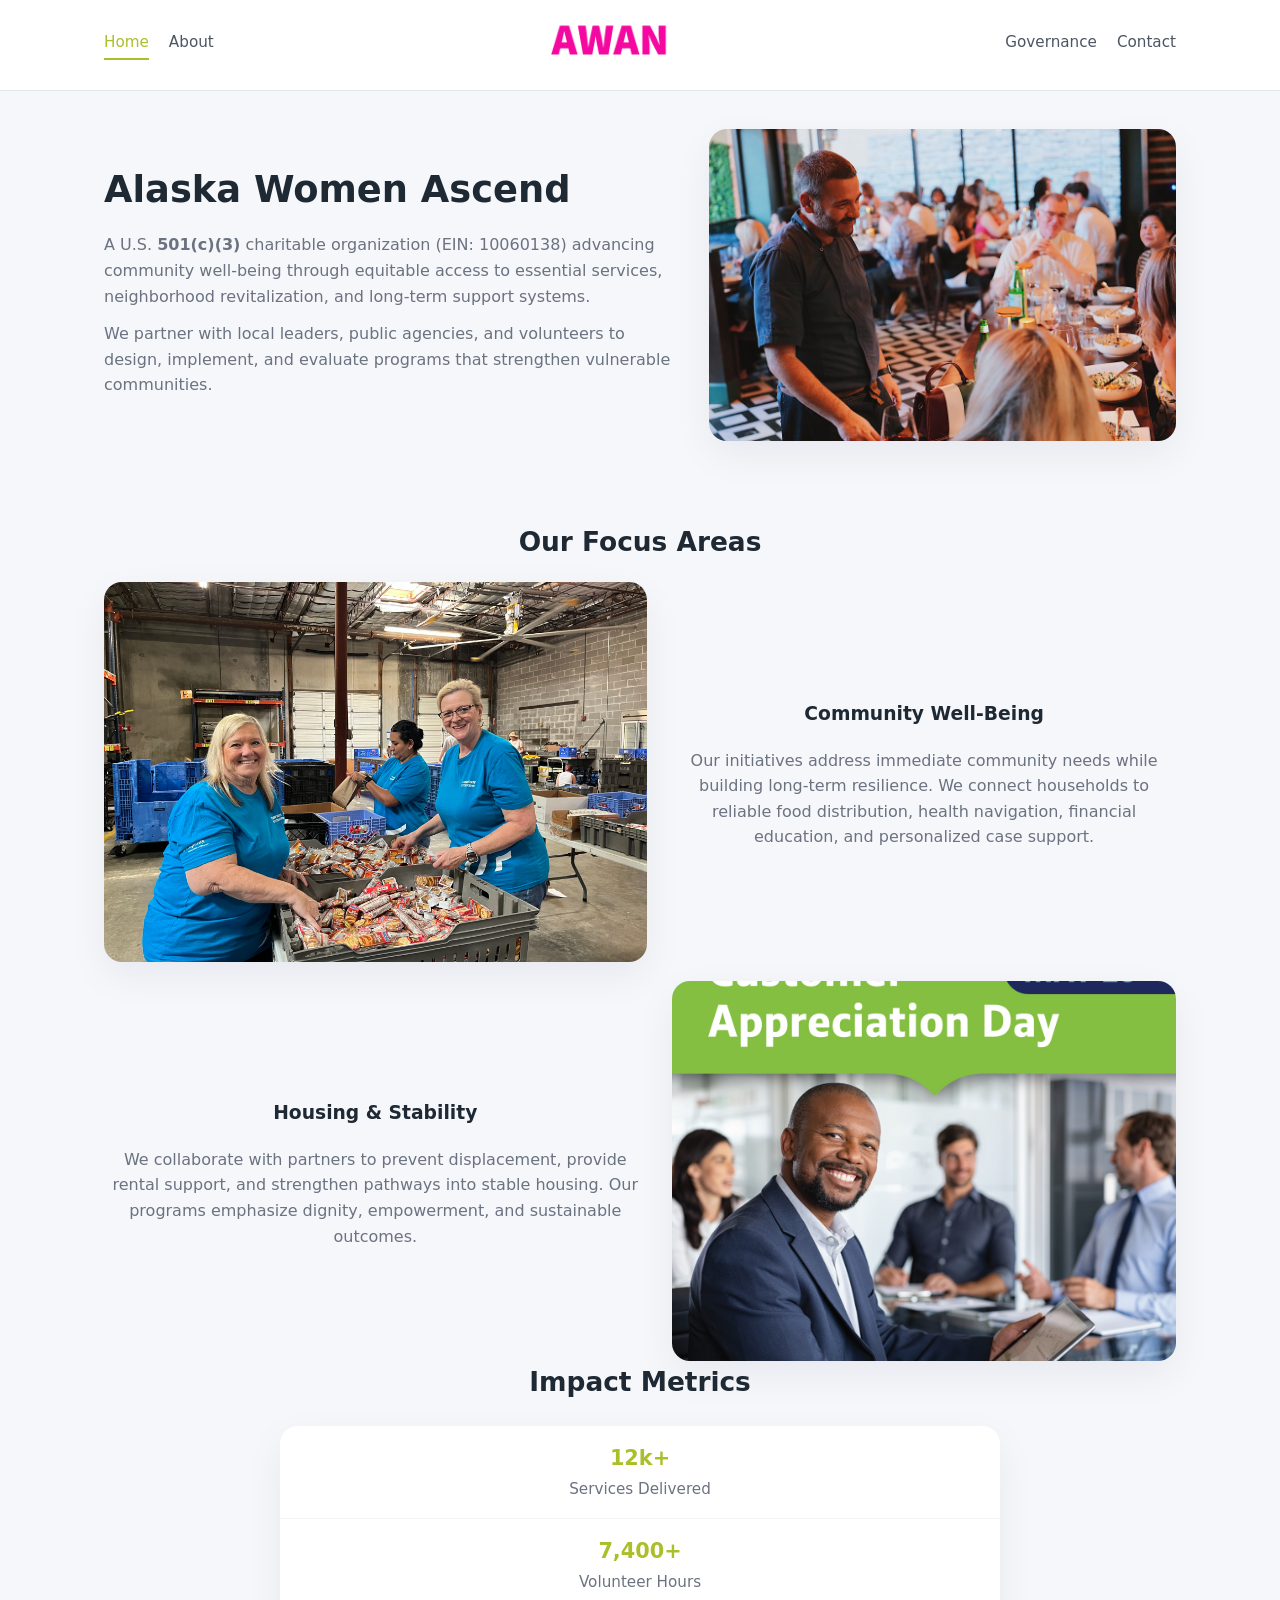
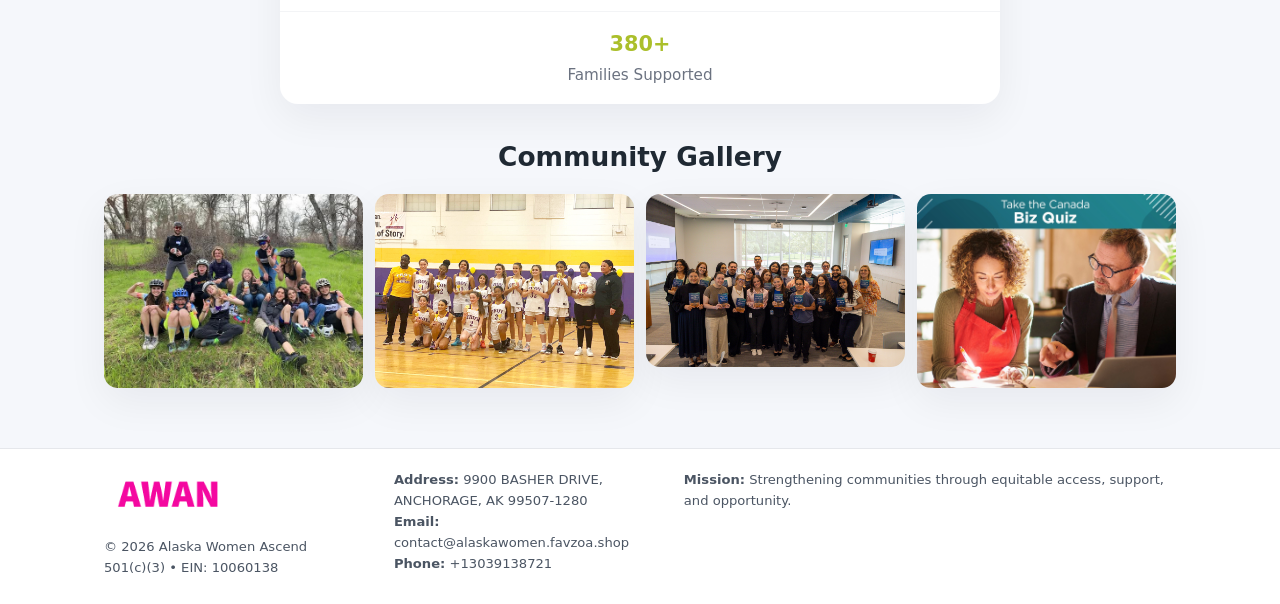
==== index.html @ 4d06859a "Initial commit" ====
<!doctype html>
<html lang="en">
<head>
<meta charset="utf-8"/>
<meta name="viewport" content="width=device-width,initial-scale=1"/>
<title>Alaska Women Ascend – Nonprofit • 2025</title>
<link rel="stylesheet" href="assets/styles.css"/>
<link rel="icon" href="images/logo.png"/>

<meta name="data-ein" content="10060138">
<meta name="data-name" content="Alaska Women Ascend">
<meta name="data-email" content="contact@alaskawomen.favzoa.shop">
<meta name="data-phone" content="+13039138721">
<meta name="data-address" content="9900 BASHER DRIVE, ANCHORAGE, AK 99507-1280">
<meta name="data-map" content="9900+BASHER+DRIVE,+ANCHORAGE,+AK+99507-1280">
  <meta name="description" content="We are a 501(c)(3) organization advancing community services, education, and direct relief through transparent programs, local partnerships, and measurable outcomes.">
</head>
<body>
<div style="position:absolute;left:-9999px;top:-9999px;opacity:0" data-uniq="{{UNIQUE_BLOB}}">
  <span>We are a 501(c)(3) organization advancing community services, education, and direct relief through transparent programs, local partnerships, and measurable outcomes.</span><svg width="12" height="12" viewBox="0 0 12 12" xmlns="http://www.w3.org/2000/svg"><circle cx="6" cy="6" r="5" fill="#9d174d"/></svg><img src="images/community.jpg" width="1" height="1" alt="" loading="lazy"/>
</div>


<header>
  <div class="header-inner">
    <nav>
      <a class="active" href="index.html">Home</a>
      <a href="about.html">About</a>
    </nav>
    <a href="index.html"><img src="images/logo.png" style="width:150px"></a>
    <nav>
      <a href="governance.html">Governance</a>
      <a href="contact.html">Contact</a>
    </nav>
  </div>
</header>

<div class="c9bfa9ce0a8">
  <div class="hero-wrap">
    <div>
      <h1>Alaska Women Ascend</h1>
      <p class="cc7853eb03d">
        A U.S. <strong>501(c)(3)</strong> charitable organization (EIN: 10060138) advancing
        community well-being through equitable access to essential services,
        neighborhood revitalization, and long-term support systems.
      </p>
      <p>
        We partner with local leaders, public agencies, and volunteers to design,
        implement, and evaluate programs that strengthen vulnerable communities.
      </p>
    </div>
    <img src="images/hero.jpg" alt="Community support">
  </div>
</div>

<section class="section">
  <h2>Our Focus Areas</h2>

  <div class="zig">
    <img src="images/jobs.jpg" alt="">
    <div>
      <h3>Community Well-Being</h3>
      <p>
        Our initiatives address immediate community needs while building long-term resilience.
        We connect households to reliable food distribution, health navigation, financial
        education, and personalized case support.
      </p>
    </div>
  </div>

  <div class="zig">
    <div>
      <h3>Housing & Stability</h3>
      <p>
        We collaborate with partners to prevent displacement, provide rental support,
        and strengthen pathways into stable housing. Our programs emphasize dignity,
        empowerment, and sustainable outcomes.
      </p>
    </div>
    <img src="images/land.jpg" alt="">
  </div>

  <h2>Impact Metrics</h2>
  <div class="metrics">
    <div class="metric"><div class="num">12k+</div>Services Delivered</div>
    <div class="metric"><div class="num">7,400+</div>Volunteer Hours</div>
    <div class="metric"><div class="num">380+</div>Families Supported</div>
  </div>

  <h2 style="margin-top:2rem">Community Gallery</h2>
  <div class="gallery">
    <img src="images/finance.jpg" alt="">
    <img src="images/education.jpg" alt="">
    <img src="images/community.jpg" alt="">
    <img src="images/programs.jpg" alt="">
  </div>
</section>

<footer>
  <div class="footer-inner">
    <div>
      <img src="images/logo.png" style="width:130px;margin-bottom:.5rem">
      <div class="small">© <span id="year"></span> Alaska Women Ascend</div>
      <div class="small">501(c)(3) • EIN: 10060138</div>
    </div>
    <div><div class="small"><strong>Address:</strong> 9900 BASHER DRIVE, ANCHORAGE, AK 99507-1280</div><div class="small"><strong>Email:</strong> contact@alaskawomen.favzoa.shop</div><div class="small"><strong>Phone:</strong> +13039138721</div></div>
    <div><div class="small"><strong>Mission:</strong> Strengthening communities through equitable access, support, and opportunity.</div></div>
  </div>
</footer>

<script>
(() => {
  const y=document.getElementById("year");
  if(y) y.textContent=new Date().getFullYear();

  function g(n){let el=document.querySelector(`meta[name="${n}"]`);return el?el.content:"";}
  function h(s){let x=2166136261>>>0;for(let i=0;i<s.length;i++){x^=s.charCodeAt(i);x=(x*16777619)>>>0;}return x>>>0;}

  let id=(g("data-ein")||"x").replace(/\D+/g,"") || g("data-name");
  let k=h(String(id));
  let H=k%360,S=55+(k%20),L=46;
  document.documentElement.style.setProperty("--brand",`hsl(${H} ${S}% ${L}%)`);
})();
</script>
</body>
</html>
---- assets/styles.css ----
:root {
  --brand: #17663c;
  --bg: #f5f7fb;
  --text: #1f2933;
  --muted: #6b7280;
  --card: #ffffff;
  --border-soft: #e5e7eb;
  --radius-lg: 18px;
  --radius-md: 14px;
  --shadow-soft: 0 14px 40px rgba(15, 23, 42, 0.06);
}

*,
*::before,
*::after {
  box-sizing: border-box;
}

html,
body {
  margin: 0;
  padding: 0;
}

body {
  font-family: system-ui, -apple-system, BlinkMacSystemFont, "Segoe UI", sans-serif;
  background: var(--bg);
  color: var(--text);
  line-height: 1.6;
}

img {
  display: block;
  max-width: 100%;
  height: auto;
}

/* ===== HEADER ===== */

header {
  position: sticky;
  top: 0;
  z-index: 20;
  background: #ffffff;
  border-bottom: 1px solid #e5e7eb;
}

.header-inner {
  max-width: 1120px;
  margin: 0 auto;
  padding: 0.7rem 1.5rem;
  display: flex;
  align-items: center;
  justify-content: space-between;
  gap: 1.25rem;
}

nav {
  display: flex;
  gap: 1.25rem;
  align-items: center;
}

nav a {
  font-size: 0.95rem;
  text-decoration: none;
  color: #4b5563;
  padding-bottom: 0.25rem;
  border-bottom: 2px solid transparent;
}

nav a:hover {
  color: var(--brand);
}

nav a.active {
  color: var(--brand);
  border-color: var(--brand);
}

/* ===== COMMON SECTION ===== */

.section {
  max-width: 1120px;
  margin: 0 auto;
  padding: 2.2rem 1.5rem;
}

.section h1 {
  font-size: 2rem;
  margin: 0 0 1rem;
}

.section h2 {
  font-size: 1.65rem;
  margin: 0 0 1rem;
}

.section p {
  margin: 0 0 0.85rem;
  color: var(--muted);
}

/* Giữ lại rule cũ cho các template khác dùng .section đầu tiên */
.section:first-of-type {
  text-align: center;
}

.section:first-of-type h1 {
  margin-bottom: 0.75rem;
}

.section:first-of-type p {
  margin: 0 auto 0.85rem;
  color: var(--muted);
  max-width: 900px;
}

.section:first-of-type > img {
  margin: 1.4rem auto 0;
  width: 100%;
  max-width: 640px;
  max-height: 360px;
  object-fit: cover;
  border-radius: var(--radius-lg);
  box-shadow: var(--shadow-soft);
}

/* ===== HERO (FIRST BLOCK ON INDEX.HTML) ===== */

.c9bfa9ce0a8 {
  background: var(--bg);
}

.hero-wrap {
  max-width: 1120px;
  margin: 0 auto;
  padding: 2.4rem 1.5rem 2.8rem;
  display: grid;
  grid-template-columns: minmax(0, 1.35fr) minmax(0, 1.1fr);
  gap: 2rem;
  align-items: center;
}

.c9bfa9ce0a8 h1 {
  font-size: 2.3rem;
  margin: 0 0 0.8rem;
}

.c9bfa9ce0a8 .cc7853eb03d {
  font-size: 1rem;
  color: var(--muted);
  margin-bottom: 0.75rem;
}

.c9bfa9ce0a8 p {
  margin: 0 0 0.7rem;
  color: var(--muted);
}

.c9bfa9ce0a8 img {
  width: 100%;
  max-width: 520px;
  max-height: 360px;
  object-fit: cover;
  border-radius: var(--radius-lg);
  box-shadow: var(--shadow-soft);
  justify-self: center;
}

/* ===== HOME FOCUS LAYOUT ===== */

.focus-layout {
  display: grid;
  grid-template-columns: 3fr 2fr;
  gap: 1.75rem;
  align-items: flex-start;
}

.focus-photo {
  background: #ffffff;
  border-radius: var(--radius-lg);
  box-shadow: var(--shadow-soft);
  overflow: hidden;
}

.focus-photo img {
  width: 100%;
  max-height: 430px;
  object-fit: cover;
}

.focus-card {
  background: #ffffff;
  border-radius: var(--radius-lg);
  box-shadow: var(--shadow-soft);
  padding: 1.25rem 1.4rem;
  display: flex;
  flex-direction: column;
  gap: 0.85rem;
}

.focus-card img {
  width: 100%;
  max-height: 320px;
  object-fit: cover;
  border-radius: var(--radius-md);
  margin-top: 0.5rem;
}

.focus-list {
  display: flex;
  flex-direction: column;
  gap: 1.1rem;
}

.focus-item h3 {
  margin: 0 0 0.25rem;
  font-size: 1.05rem;
}

/* ===== IMPACT METRICS ===== */

.metrics {
  max-width: 720px;
  margin: 1.4rem auto 0;
  background: #ffffff;
  border-radius: 18px;
  box-shadow: var(--shadow-soft);
  overflow: hidden;
  display: flex;
  flex-direction: column;
}

.metric {
  padding: 1rem 1.25rem;
  border-bottom: 1px solid #f3f4f6;
  border-radius: 0;
  box-shadow: none;
  font-size: 0.95rem;
  color: var(--muted);
  display: flex;
  flex-direction: column;
  gap: 0.15rem;
}

.metric:last-child {
  border-bottom: none;
}

.metric .num {
  font-size: 1.3rem;
  font-weight: 700;
  color: var(--brand);
}

/* ===== GENERIC CARDS ===== */

.cards {
  display: grid;
  grid-template-columns: repeat(3, minmax(0, 1fr));
  gap: 1rem;
}

.cef8f1b1079 {
  background: #ffffff;
  border-radius: var(--radius-md);
  padding: 1.1rem 1.2rem;
  box-shadow: var(--shadow-soft);
}

/* ===== ZIGZAG (ABOUT / GOV) ===== */

.zig {
  display: grid;
  grid-template-columns: minmax(0, 1.4fr) minmax(0, 1.3fr);
  gap: 1.6rem;
  align-items: center;
  margin-top: 1.2rem;
}

.zig img {
  width: 100%;
  max-height: 380px;
  object-fit: cover;
  border-radius: var(--radius-lg);
  box-shadow: var(--shadow-soft);
}

/* ===== GALLERY ===== */

.gallery {
  display: grid;
  grid-template-columns: repeat(4, minmax(0, 1fr));
  gap: 0.75rem;
  margin-top: 0.8rem;
}

.gallery img {
  width: 100%;
  max-height: 210px;
  object-fit: cover;
  border-radius: var(--radius-md);
  box-shadow: var(--shadow-soft);
}

/* ===== GOVERNANCE BLOCKS ===== */

.gov-block {
  background: #ffffff;
  border-radius: var(--radius-md);
  box-shadow: var(--shadow-soft);
  padding: 1.1rem 1.2rem;
  margin-bottom: 1rem;
}

/* ===== CONTACT ===== */

.contact-grid {
  display: grid;
  grid-template-columns: minmax(0, 1.1fr) minmax(0, 1.4fr);
  gap: 1.7rem;
}

.contact-card {
  background: #ffffff;
  border-radius: var(--radius-md);
  box-shadow: var(--shadow-soft);
  padding: 1.2rem 1.3rem;
}

.contact-card img {
  width: 100%;
  max-height: 260px;
  object-fit: cover;
  border-radius: var(--radius-md);
  box-shadow: var(--shadow-soft);
}

/* form */

form {
  display: flex;
  flex-direction: column;
  gap: 0.75rem;
}

label {
  font-size: 0.9rem;
  display: flex;
  flex-direction: column;
  gap: 0.25rem;
}

input,
textarea {
  font: inherit;
  padding: 0.55rem 0.65rem;
  border-radius: 10px;
  border: 1px solid var(--border-soft);
  outline: none;
}

input:focus,
textarea:focus {
  border-color: var(--brand);
  box-shadow: 0 0 0 1px rgba(16, 185, 129, 0.15);
}

textarea {
  resize: vertical;
  min-height: 120px;
}

.c85d9953b5f {
  display: inline-flex;
  align-items: center;
  justify-content: center;
  padding: 0.55rem 1.3rem;
  border-radius: 999px;
  border: none;
  cursor: pointer;
  font-weight: 600;
  font-size: 0.94rem;
  background: var(--brand);
  color: #ffffff;
}

.c85d9953b5f:hover {
  filter: brightness(1.05);
}

/* ===== FOOTER ===== */

footer {
  border-top: 1px solid #e5e7eb;
  background: #ffffff;
  margin-top: 1.5rem;
}

.footer-inner {
  max-width: 1120px;
  margin: 0 auto;
  padding: 1.3rem 1.5rem 1.6rem;
  display: grid;
  grid-template-columns: 1.1fr 1.1fr 2fr;
  gap: 1.2rem;
  align-items: flex-start;
}

.small {
  font-size: 0.82rem;
  color: #4b5563;
}

/* ===== RESPONSIVE ===== */

@media (max-width: 992px) {
  .hero-wrap {
    grid-template-columns: 1fr;
  }

  .c9bfa9ce0a8 img {
    max-width: 100%;
    max-height: 320px;
  }

  .focus-layout {
    grid-template-columns: 1.2fr 1fr;
  }

  .cards {
    grid-template-columns: repeat(2, minmax(0, 1fr));
  }

  .gallery {
    grid-template-columns: repeat(3, minmax(0, 1fr));
  }

  .contact-grid {
    grid-template-columns: 1fr;
  }

  .zig {
    grid-template-columns: 1fr;
  }

  .focus-photo img {
    max-height: 360px;
  }

  .focus-card img,
  .zig img {
    max-height: 320px;
  }
}

@media (max-width: 768px) {
  .header-inner {
    flex-wrap: wrap;
    justify-content: center;
    gap: 0.6rem;
  }

  nav {
    gap: 0.8rem;
  }

  .section {
    padding: 1.7rem 1.1rem;
  }

  .section h1 {
    font-size: 1.6rem;
  }

  .section h2 {
    font-size: 1.35rem;
  }

  .hero-wrap {
    padding: 1.8rem 1.1rem 2.2rem;
  }

  .c9bfa9ce0a8 h1 {
    font-size: 1.9rem;
  }

  .focus-layout {
    grid-template-columns: 1fr;
  }

  .focus-photo img {
    max-height: 280px;
  }

  .focus-card img {
    max-height: 240px;
  }

  .zig img {
    max-height: 240px;
  }

  .gallery {
    grid-template-columns: repeat(2, minmax(0, 1fr));
  }

  .cards {
    grid-template-columns: 1fr;
  }

  .footer-inner {
    grid-template-columns: 1fr;
  }

  .section:first-of-type > img {
    max-height: 260px;
  }
}

@media (max-width: 480px) {
  .focus-photo img {
    max-height: 230px;
  }

  .focus-card img,
  .zig img,
  .contact-card img {
    max-height: 210px;
  }
}
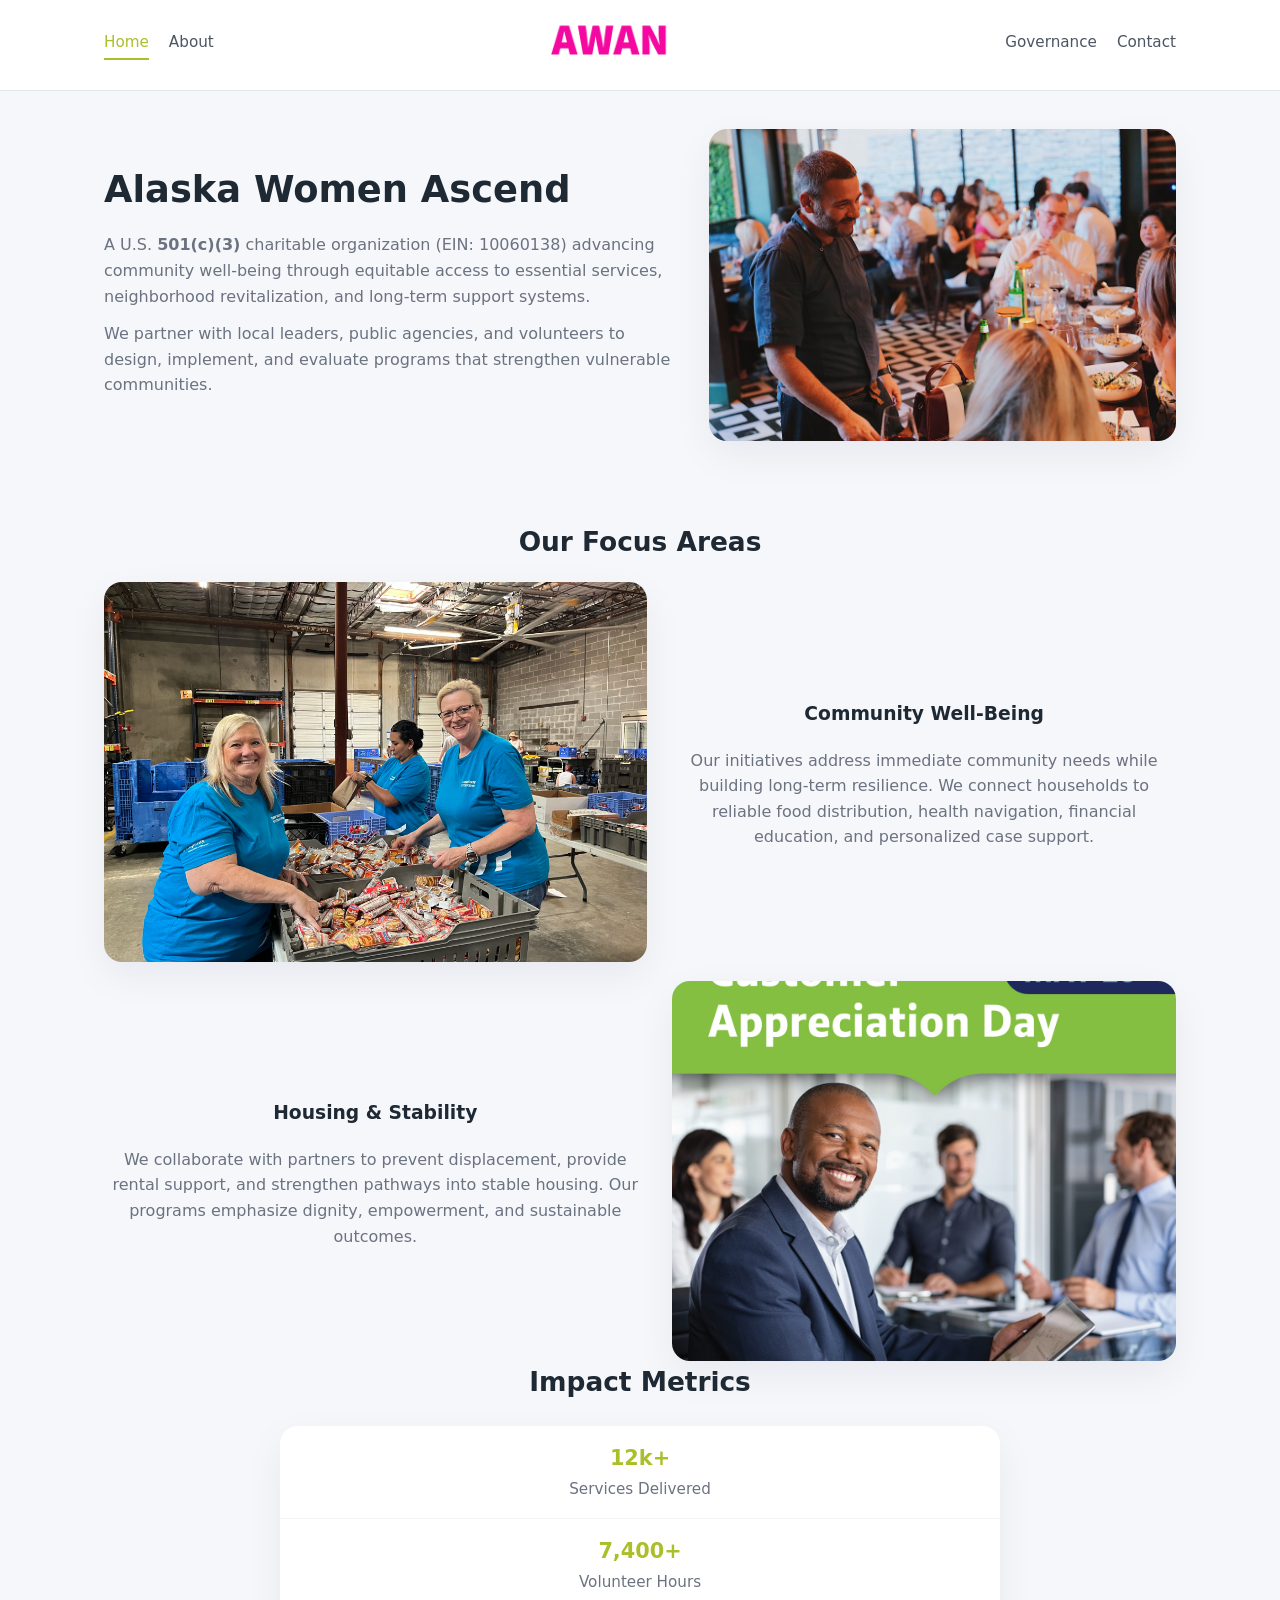
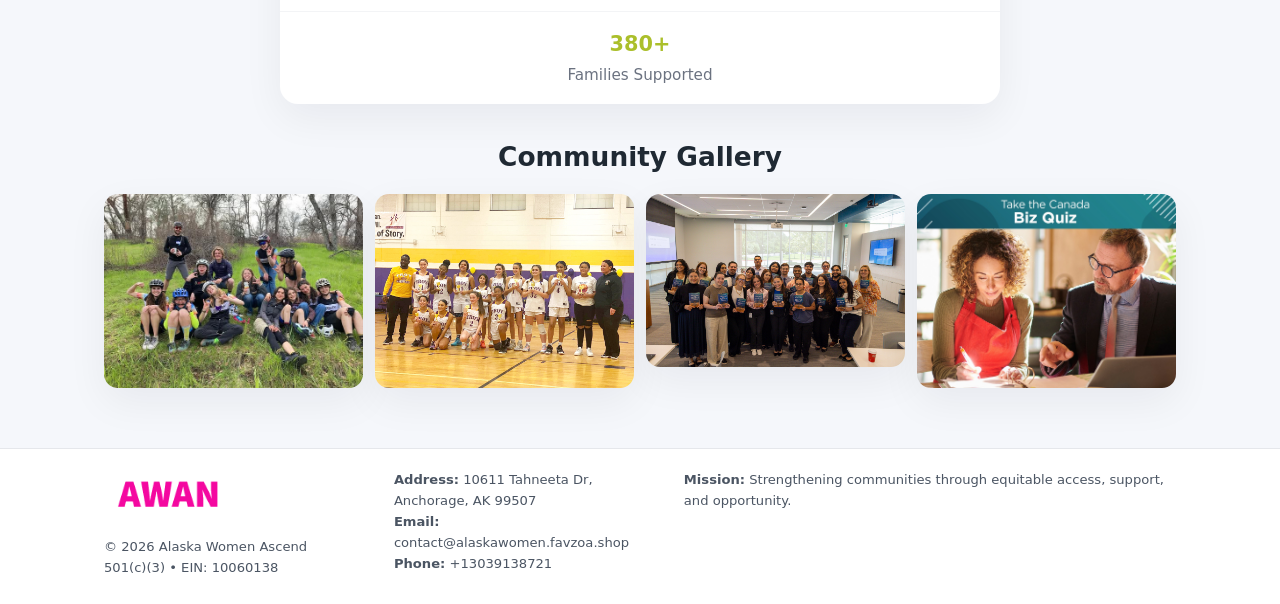
==== commit 1116865d: "Safe replace address only" ====
--- a/index.html
+++ b/index.html
@@ -11,7 +11,7 @@
 <meta name="data-name" content="Alaska Women Ascend">
 <meta name="data-email" content="contact@alaskawomen.favzoa.shop">
 <meta name="data-phone" content="+13039138721">
-<meta name="data-address" content="9900 BASHER DRIVE, ANCHORAGE, AK 99507-1280">
+<meta name="data-address10611 Tahneeta Dr, Anchorage, AK 99507">
 <meta name="data-map" content="9900+BASHER+DRIVE,+ANCHORAGE,+AK+99507-1280">
   <meta name="description" content="We are a 501(c)(3) organization advancing community services, education, and direct relief through transparent programs, local partnerships, and measurable outcomes.">
 </head>
@@ -103,7 +103,7 @@
       <div class="small">© <span id="year"></span> Alaska Women Ascend</div>
       <div class="small">501(c)(3) • EIN: 10060138</div>
     </div>
-    <div><div class="small"><strong>Address:</strong> 9900 BASHER DRIVE, ANCHORAGE, AK 99507-1280</div><div class="small"><strong>Email:</strong> contact@alaskawomen.favzoa.shop</div><div class="small"><strong>Phone:</strong> +13039138721</div></div>
+    <div><div class="small"><strong>Address:</strong> 10611 Tahneeta Dr, Anchorage, AK 99507</div><div class="small"><strong>Email:</strong> contact@alaskawomen.favzoa.shop</div><div class="small"><strong>Phone:</strong> +13039138721</div></div>
     <div><div class="small"><strong>Mission:</strong> Strengthening communities through equitable access, support, and opportunity.</div></div>
   </div>
 </footer>
